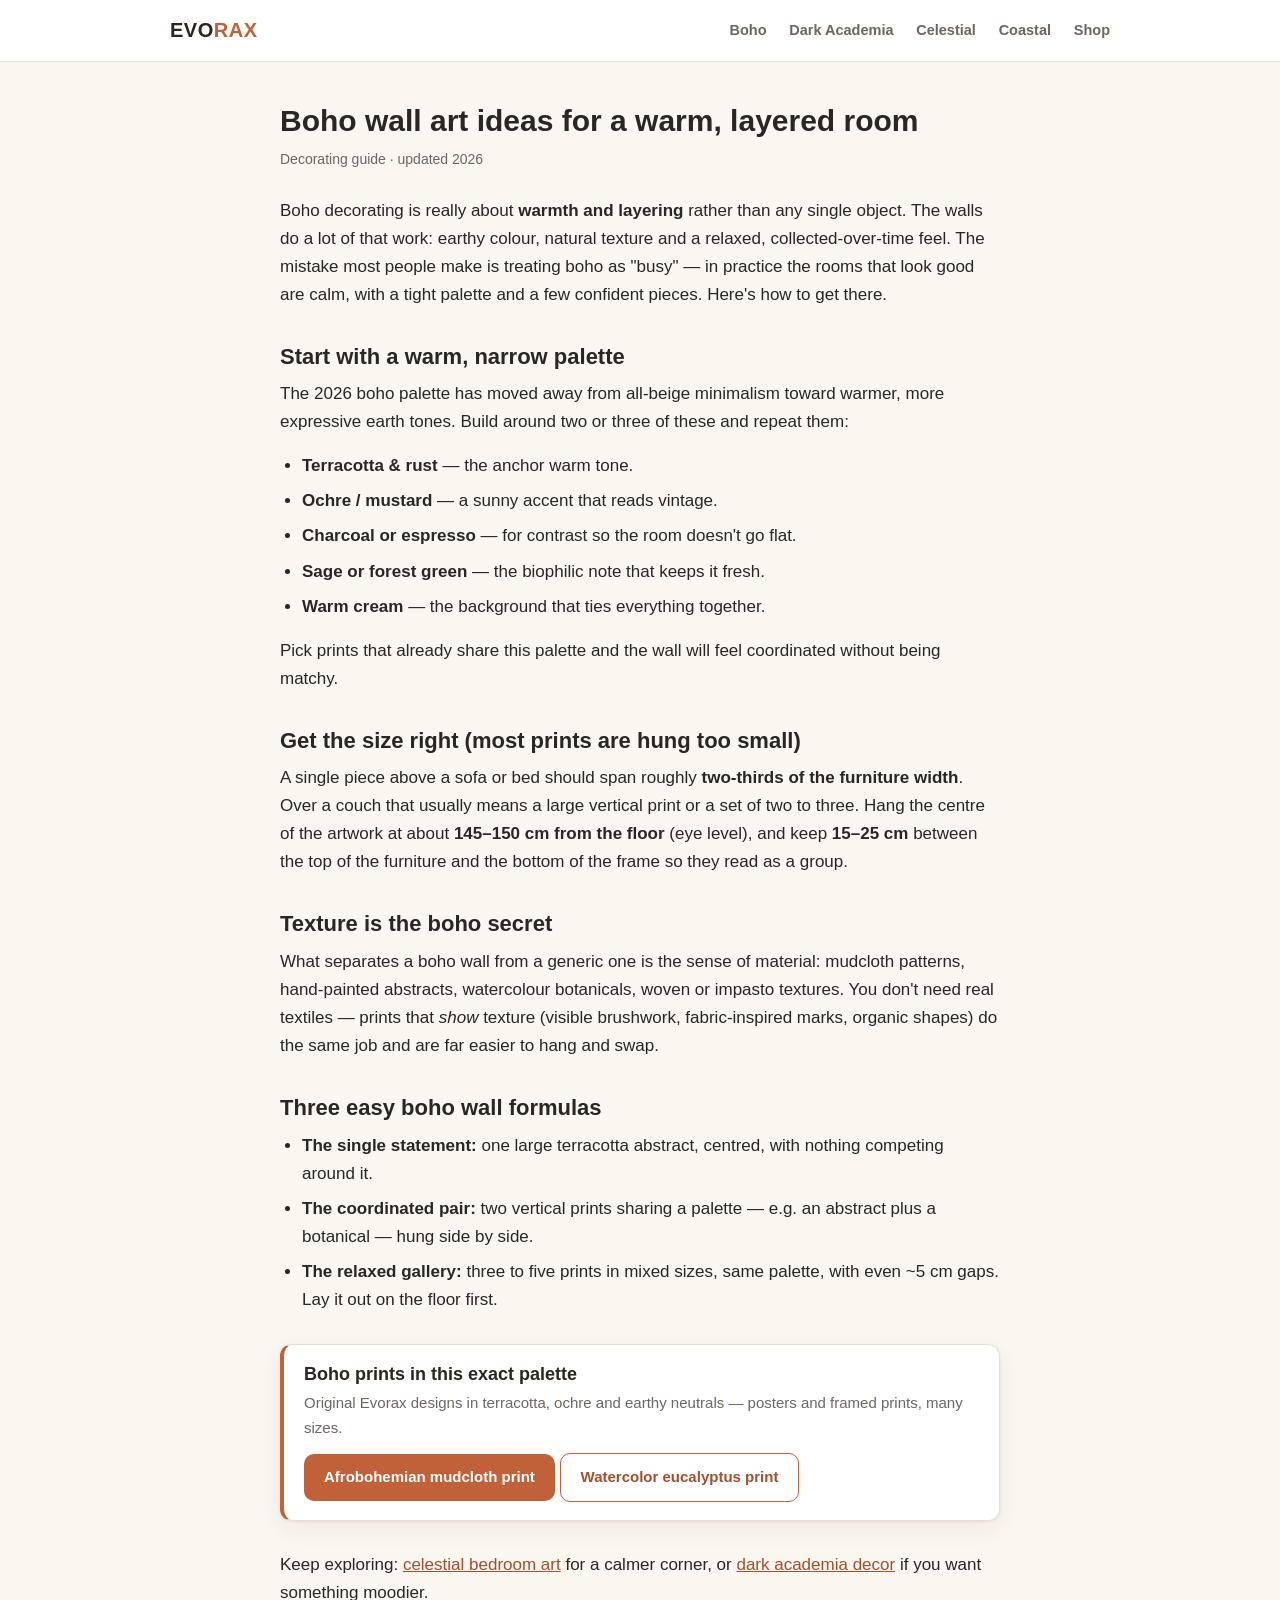
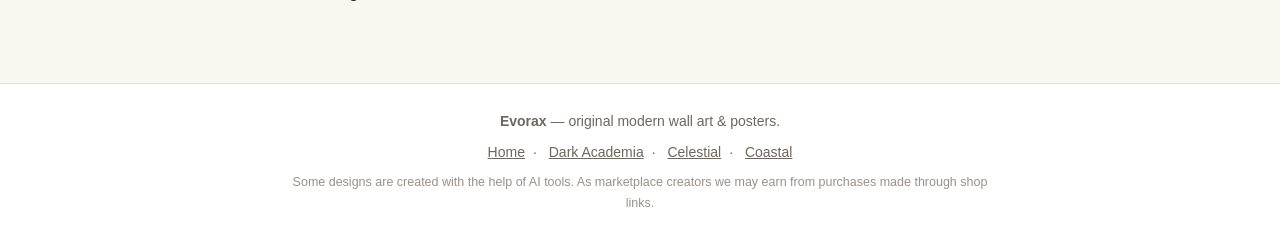
==== boho-wall-art-ideas.html @ 0cabb563 "Add files via upload" ====
<!doctype html>
<html lang="en">
<head>
<meta charset="utf-8">
<meta name="viewport" content="width=device-width, initial-scale=1">
<title>Boho Wall Art Ideas: Earthy, Layered &amp; Warm (2026 Guide) | Evorax</title>
<meta name="description" content="Boho wall art ideas for a warm, layered modern-boho room: palettes, sizing, placement and the prints that make it work. A practical 2026 decorating guide.">
<link rel="canonical" href="https://evorax.example/boho-wall-art-ideas.html">
<link rel="stylesheet" href="style.css">
</head>
<body>
<header class="site">
  <div class="nav">
    <a class="brand" href="index.html">EVO<span>RAX</span></a>
    <nav>
      <a href="boho-wall-art-ideas.html">Boho</a>
      <a href="dark-academia-decor.html">Dark Academia</a>
      <a href="celestial-bedroom-art.html">Celestial</a>
      <a href="coastal-surf-wall-art.html">Coastal</a>
      <a href="https://www.redbubble.com/people/Evorax/shop" target="_blank" rel="noopener">Shop</a>
    </nav>
  </div>
</header>

<main>
  <div class="wrap">
  <article>
    <h1>Boho wall art ideas for a warm, layered room</h1>
    <p class="meta">Decorating guide · updated 2026</p>

    <p>Boho decorating is really about <strong>warmth and layering</strong> rather than any single object. The walls do a lot of that work: earthy colour, natural texture and a relaxed, collected-over-time feel. The mistake most people make is treating boho as "busy" — in practice the rooms that look good are calm, with a tight palette and a few confident pieces. Here's how to get there.</p>

    <h2>Start with a warm, narrow palette</h2>
    <p>The 2026 boho palette has moved away from all-beige minimalism toward warmer, more expressive earth tones. Build around two or three of these and repeat them:</p>
    <ul>
      <li><strong>Terracotta &amp; rust</strong> — the anchor warm tone.</li>
      <li><strong>Ochre / mustard</strong> — a sunny accent that reads vintage.</li>
      <li><strong>Charcoal or espresso</strong> — for contrast so the room doesn't go flat.</li>
      <li><strong>Sage or forest green</strong> — the biophilic note that keeps it fresh.</li>
      <li><strong>Warm cream</strong> — the background that ties everything together.</li>
    </ul>
    <p>Pick prints that already share this palette and the wall will feel coordinated without being matchy.</p>

    <h2>Get the size right (most prints are hung too small)</h2>
    <p>A single piece above a sofa or bed should span roughly <strong>two-thirds of the furniture width</strong>. Over a couch that usually means a large vertical print or a set of two to three. Hang the centre of the artwork at about <strong>145–150 cm from the floor</strong> (eye level), and keep <strong>15–25 cm</strong> between the top of the furniture and the bottom of the frame so they read as a group.</p>

    <h2>Texture is the boho secret</h2>
    <p>What separates a boho wall from a generic one is the sense of material: mudcloth patterns, hand-painted abstracts, watercolour botanicals, woven or impasto textures. You don't need real textiles — prints that <em>show</em> texture (visible brushwork, fabric-inspired marks, organic shapes) do the same job and are far easier to hang and swap.</p>

    <h2>Three easy boho wall formulas</h2>
    <ul>
      <li><strong>The single statement:</strong> one large terracotta abstract, centred, with nothing competing around it.</li>
      <li><strong>The coordinated pair:</strong> two vertical prints sharing a palette — e.g. an abstract plus a botanical — hung side by side.</li>
      <li><strong>The relaxed gallery:</strong> three to five prints in mixed sizes, same palette, with even ~5 cm gaps. Lay it out on the floor first.</li>
    </ul>

    <div class="cta">
      <h3>Boho prints in this exact palette</h3>
      <p>Original Evorax designs in terracotta, ochre and earthy neutrals — posters and framed prints, many sizes.</p>
      <a class="btn" href="https://www.redbubble.com/shop/ap/181711427" target="_blank" rel="noopener">Afrobohemian mudcloth print</a>
      <a class="btn alt" href="https://www.redbubble.com/shop/ap/181711491" target="_blank" rel="noopener">Watercolor eucalyptus print</a>
    </div>

    <p>Keep exploring: <a href="celestial-bedroom-art.html">celestial bedroom art</a> for a calmer corner, or <a href="dark-academia-decor.html">dark academia decor</a> if you want something moodier.</p>
  </article>
  </div>
</main>

<footer class="site">
  <div class="wrap">
    <div><strong>Evorax</strong> — original modern wall art &amp; posters.</div>
    <div style="margin-top:8px">
      <a href="index.html">Home</a>·
      <a href="dark-academia-decor.html">Dark Academia</a>·
      <a href="celestial-bedroom-art.html">Celestial</a>·
      <a href="coastal-surf-wall-art.html">Coastal</a>
    </div>
    <p class="disc">Some designs are created with the help of AI tools. As marketplace creators we may earn from purchases made through shop links.</p>
  </div>
</footer>
</body>
</html>
---- style.css ----
/* Evorax — wall art ideas mini-site */
:root{
  --bg:#faf6f0; --card:#fff; --ink:#2b2622; --muted:#6f665c;
  --line:#e9e0d3; --terra:#c0613a; --terra-d:#a44f2e; --plum:#5a3a52; --jade:#5a7d6e;
  --shadow:0 1px 3px rgba(60,40,20,.07),0 8px 24px rgba(60,40,20,.06);
}
*{box-sizing:border-box}
html{scroll-behavior:smooth}
body{margin:0;background:var(--bg);color:var(--ink);
  font-family:-apple-system,BlinkMacSystemFont,"Segoe UI",Roboto,Helvetica,Arial,sans-serif;
  line-height:1.65;font-size:17px}
.wrap{max-width:760px;margin:0 auto;padding:0 20px}
a{color:var(--terra-d)}
a:hover{color:var(--terra)}

/* header / nav */
header.site{background:#fff;border-bottom:1px solid var(--line);position:sticky;top:0;z-index:10}
.nav{max-width:980px;margin:0 auto;padding:14px 20px;display:flex;align-items:center;justify-content:space-between;flex-wrap:wrap;gap:10px}
.brand{font-weight:800;font-size:20px;letter-spacing:.5px;color:var(--ink);text-decoration:none}
.brand span{color:var(--terra)}
.nav nav a{margin-left:18px;font-size:14.5px;font-weight:600;text-decoration:none;color:var(--muted)}
.nav nav a:hover{color:var(--terra)}

/* hero */
.hero{background:linear-gradient(135deg,#fff,#f6ece1);padding:54px 0 40px;text-align:center;border-bottom:1px solid var(--line)}
.hero h1{font-size:34px;line-height:1.2;margin:0 0 12px}
.hero p{font-size:18px;color:var(--muted);max-width:600px;margin:0 auto}

/* content */
main{padding:40px 0 10px}
h1,h2,h3{line-height:1.25}
article h1{font-size:30px;margin:0 0 8px}
.meta{color:var(--muted);font-size:14px;margin:0 0 26px}
article h2{font-size:22px;margin:34px 0 10px}
article p{margin:0 0 16px}
article ul{margin:0 0 16px;padding-left:22px}
article li{margin-bottom:7px}

/* cards grid */
.grid{display:grid;grid-template-columns:1fr 1fr;gap:18px;margin:26px 0}
@media(max-width:620px){.grid{grid-template-columns:1fr}}
.card{display:block;background:var(--card);border:1px solid var(--line);border-radius:14px;overflow:hidden;box-shadow:var(--shadow);text-decoration:none;color:inherit;transition:transform .08s ease}
.card:hover{transform:translateY(-2px)}
.card .thumb{height:140px;display:flex;align-items:center;justify-content:center;font-size:34px;color:#fff}
.t-boho{background:linear-gradient(135deg,#c0613a,#d8973c)}
.t-dark{background:linear-gradient(135deg,#3a2e2a,#5a3a52)}
.t-cel{background:linear-gradient(135deg,#3b3566,#6f6aa8)}
.t-coast{background:linear-gradient(135deg,#2f6e6e,#d8973c)}
.t-gallery{background:linear-gradient(135deg,#5a7d6e,#c0613a)}
.card .body{padding:14px 16px}
.card .body h3{margin:0 0 4px;font-size:17px}
.card .body p{margin:0;font-size:14px;color:var(--muted)}

/* CTA */
.cta{background:#fff;border:1px solid var(--line);border-left:4px solid var(--terra);border-radius:12px;padding:18px 20px;margin:30px 0;box-shadow:var(--shadow)}
.cta h3{margin:0 0 6px;font-size:18px}
.cta p{margin:0 0 12px;color:var(--muted);font-size:15px}
.btn{display:inline-block;background:var(--terra);color:#fff;text-decoration:none;font-weight:700;padding:11px 20px;border-radius:10px;font-size:15px}
.btn:hover{background:var(--terra-d);color:#fff}
.btn.alt{background:#fff;color:var(--terra-d);border:1.5px solid var(--terra)}

/* footer */
footer.site{margin-top:50px;border-top:1px solid var(--line);background:#fff}
footer.site .wrap{padding:26px 20px;color:var(--muted);font-size:14px;text-align:center}
footer.site a{color:var(--muted);margin:0 8px}
.disc{font-size:12.5px;color:#9a9088;margin-top:8px}
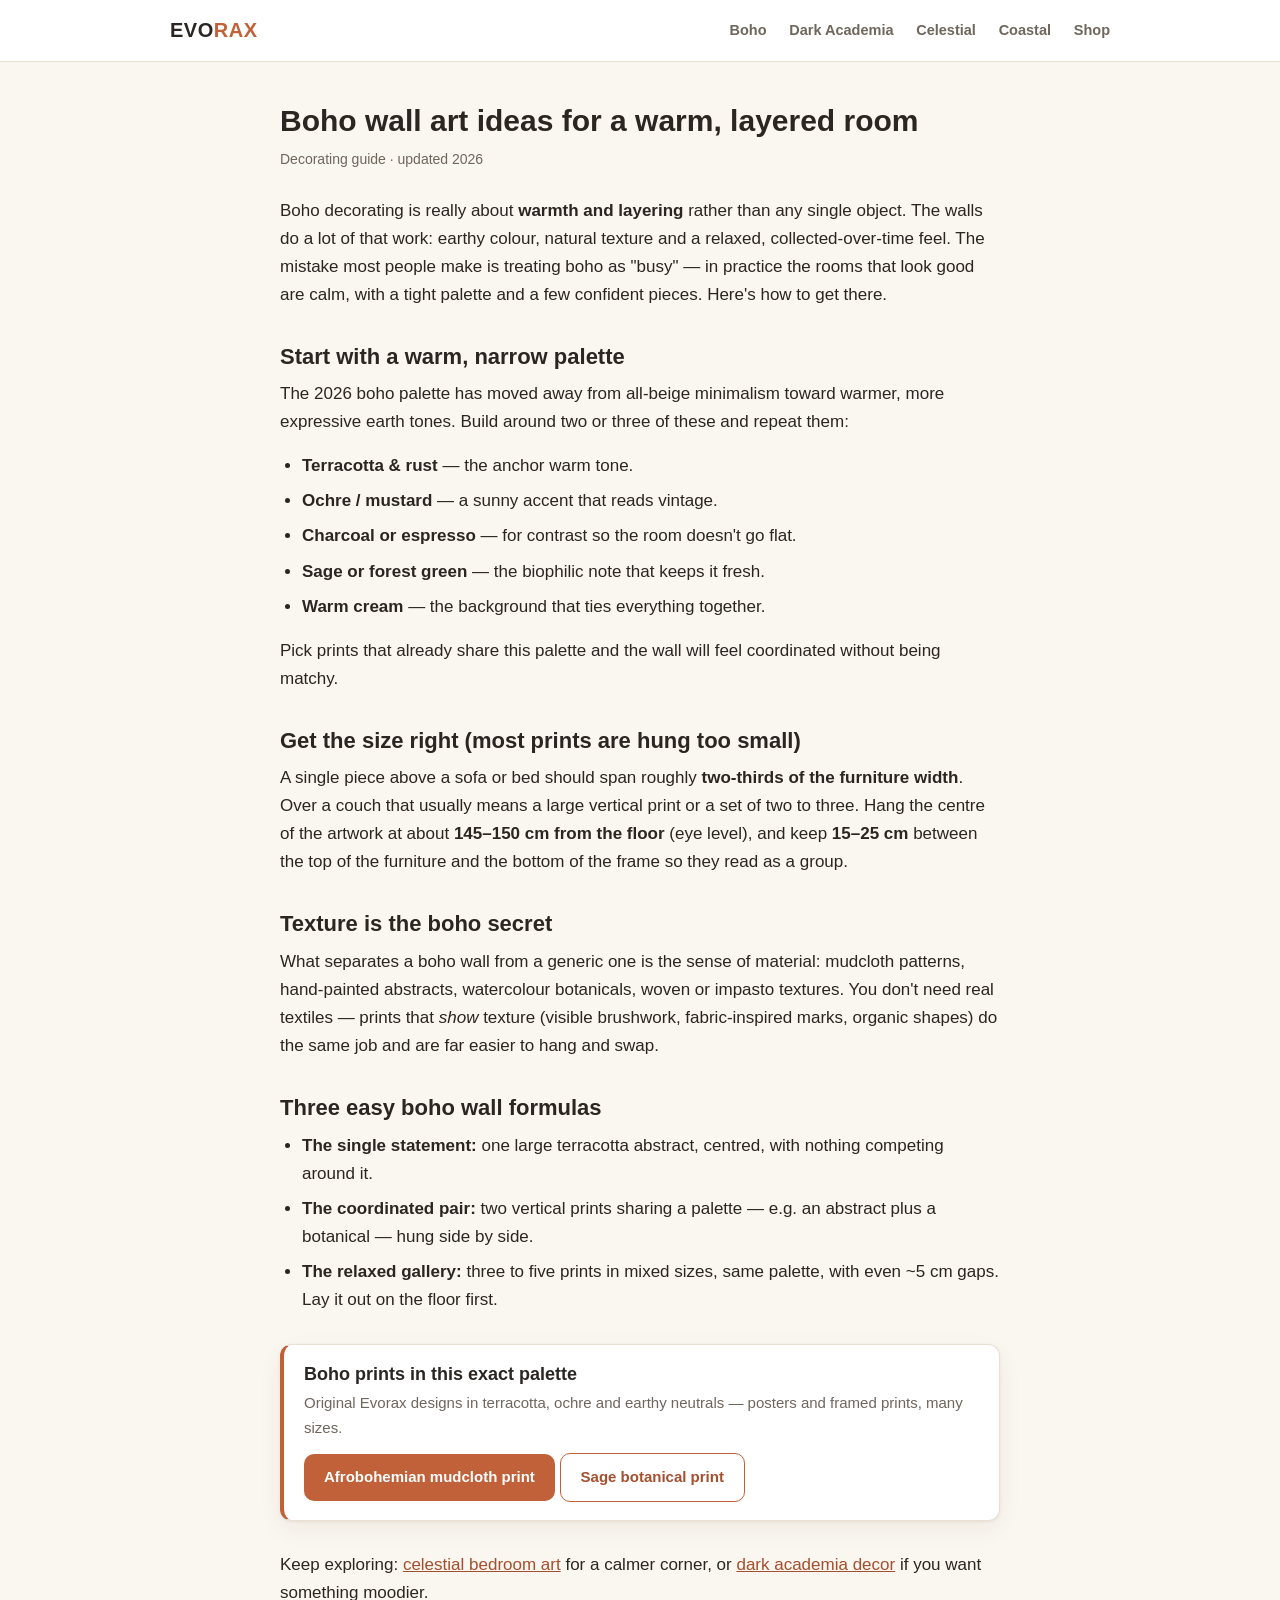
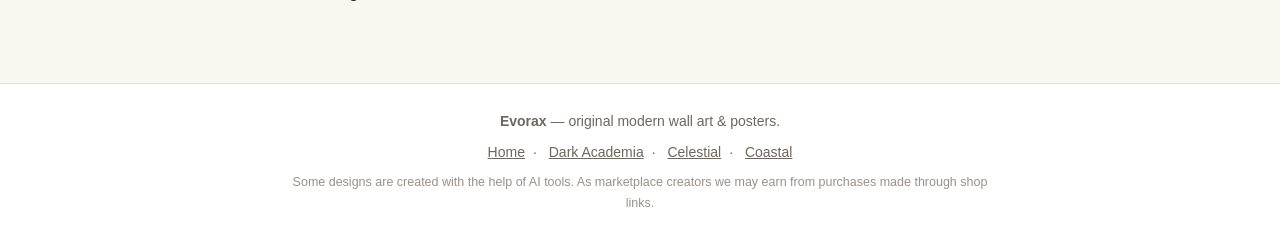
==== commit 439d504e: "Liens Redbubble (boutique fermee) remplaces par Zazzle go posters de Germain (27/11).  Co-Authored" ====
--- a/boho-wall-art-ideas.html
+++ b/boho-wall-art-ideas.html
@@ -5,7 +5,7 @@
 <meta name="viewport" content="width=device-width, initial-scale=1">
 <title>Boho Wall Art Ideas: Earthy, Layered &amp; Warm (2026 Guide) | Evorax</title>
 <meta name="description" content="Boho wall art ideas for a warm, layered modern-boho room: palettes, sizing, placement and the prints that make it work. A practical 2026 decorating guide.">
-<link rel="canonical" href="https://evorax.example/boho-wall-art-ideas.html">
+<link rel="canonical" href="https://evorax000.github.io/boho-wall-art-ideas.html">
 <link rel="stylesheet" href="style.css">
 </head>
 <body>
@@ -17,7 +17,7 @@
       <a href="dark-academia-decor.html">Dark Academia</a>
       <a href="celestial-bedroom-art.html">Celestial</a>
       <a href="coastal-surf-wall-art.html">Coastal</a>
-      <a href="https://www.redbubble.com/people/Evorax/shop" target="_blank" rel="noopener">Shop</a>
+      <a href="https://www.zazzle.com/store/evorax" target="_blank" rel="noopener">Shop</a>
     </nav>
   </div>
 </header>
@@ -57,8 +57,8 @@
     <div class="cta">
       <h3>Boho prints in this exact palette</h3>
       <p>Original Evorax designs in terracotta, ochre and earthy neutrals — posters and framed prints, many sizes.</p>
-      <a class="btn" href="https://www.redbubble.com/shop/ap/181711427" target="_blank" rel="noopener">Afrobohemian mudcloth print</a>
-      <a class="btn alt" href="https://www.redbubble.com/shop/ap/181711491" target="_blank" rel="noopener">Watercolor eucalyptus print</a>
+      <a class="btn" href="https://www.zazzle.com/afrobohemian_mudcloth_boho_abstract_wall_art-256402605309364110" target="_blank" rel="noopener">Afrobohemian mudcloth print</a>
+      <a class="btn alt" href="https://www.zazzle.com/sage_botanical_therapy_office_wall_art-256478759699043553" target="_blank" rel="noopener">Sage botanical print</a>
     </div>
 
     <p>Keep exploring: <a href="celestial-bedroom-art.html">celestial bedroom art</a> for a calmer corner, or <a href="dark-academia-decor.html">dark academia decor</a> if you want something moodier.</p>
